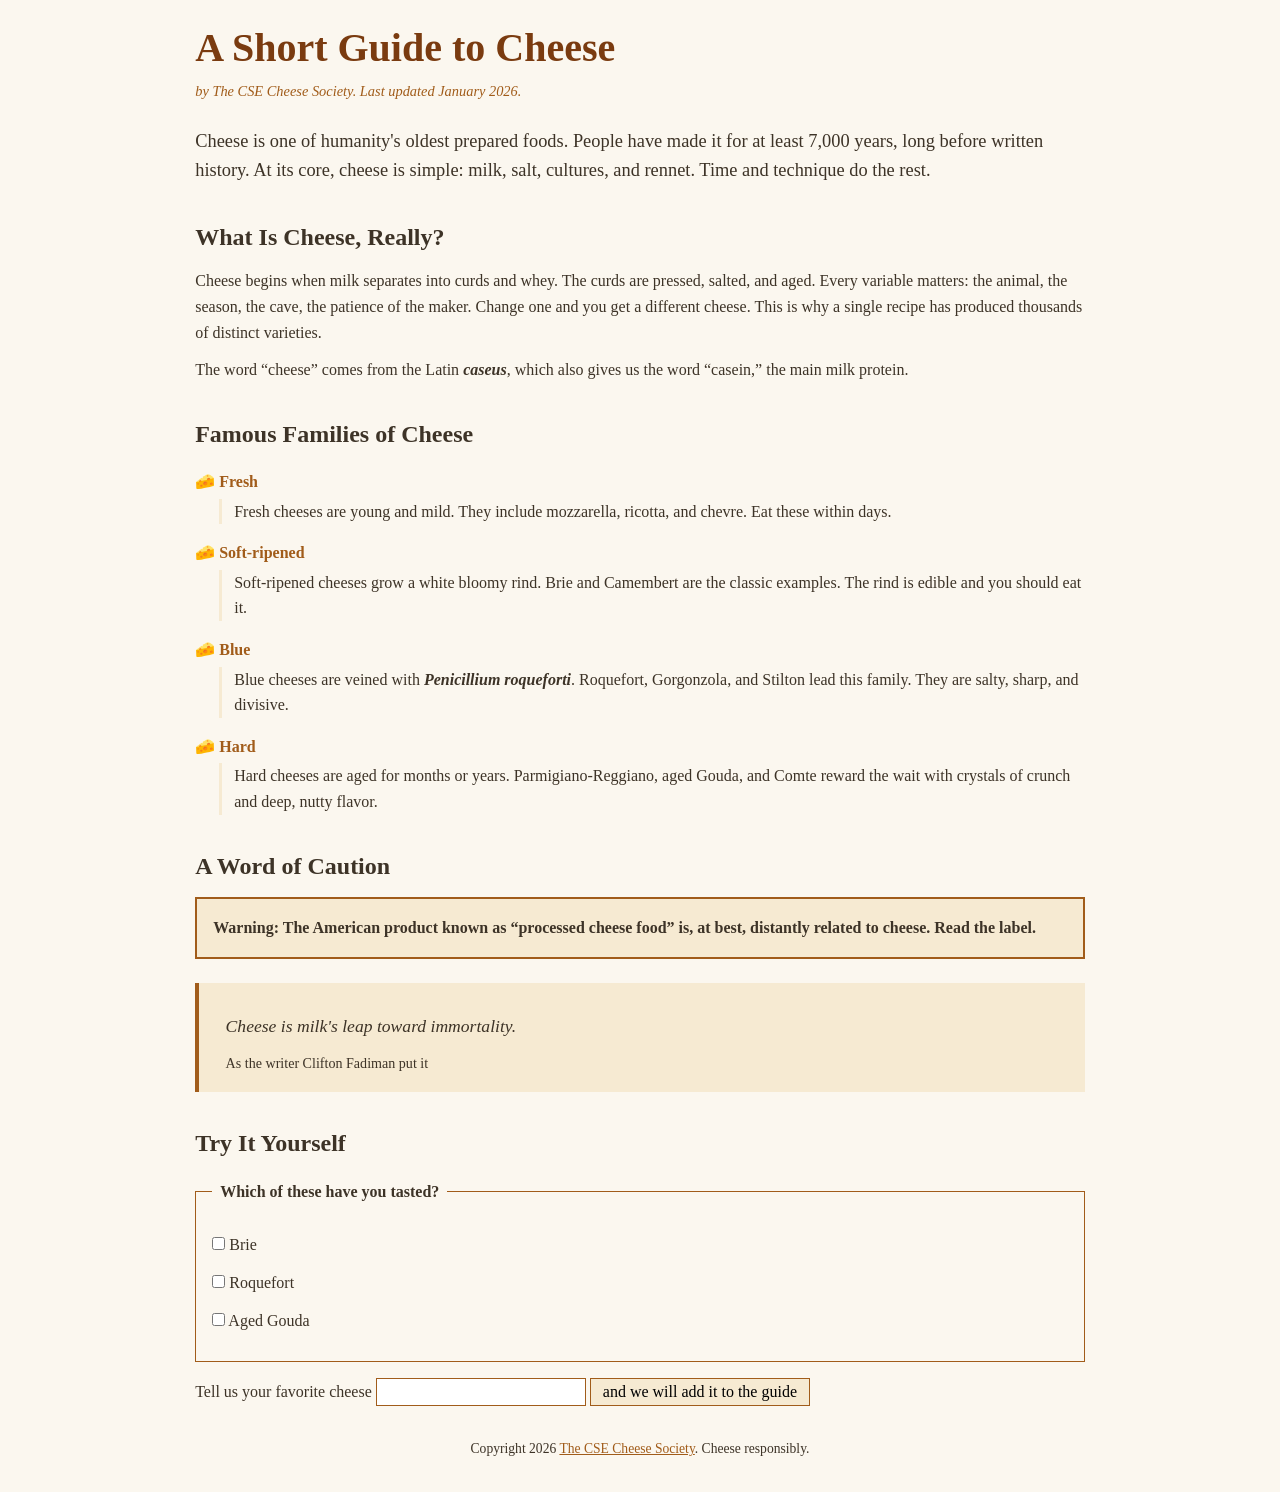
==== cheese.html @ 27d8e0d9 "cheese hw" ====
<!doctype html>
<html lang="en">
<head>
  <meta charset="utf-8">
  <meta name="viewport" content="width=device-width, initial-scale=1">
  <title>A Short Guide to Cheese</title>
  <link rel="stylesheet" href="cheese.css">
  <style>
    h1 {
      color: #7a3b10;
    }
  </style>
</head>
<body>

  <header>
    <h1>A Short Guide to Cheese</h1>
    <!-- Byline lives inside <header>, as required -->
    <p>by The CSE Cheese Society. Last updated <time datetime="2026-01">January 2026</time>.</p>
  </header>

  <main>
    <article>
      <p>Cheese is one of humanity's oldest prepared foods. People have made it
      for at least 7,000 years, long before written history. At its core,
      cheese is simple: milk, salt, cultures, and rennet. Time and technique
      do the rest.</p>

      <section>
        <h2>What Is Cheese, Really?</h2>
        <p>Cheese begins when milk separates into curds and whey. The curds are
        pressed, salted, and aged. Every variable matters: the animal, the
        season, the cave, the patience of the maker. Change one and you get a
        different cheese. This is why a single recipe has produced thousands
        of distinct varieties.</p>
        <p>The word <q>cheese</q> comes from the Latin
        <i class="latin" lang="la">caseus</i>, which also gives us the word
        <q>casein,</q> the main milk protein.</p>
      </section>

      <section>
        <h2>Famous Families of Cheese</h2>
        <dl>
          <dt>Fresh</dt>
          <dd>Fresh cheeses are young and mild. They include mozzarella, ricotta,
          and chevre. Eat these within days.</dd>

          <dt>Soft-ripened</dt>
          <dd>Soft-ripened cheeses grow a white bloomy rind. Brie and Camembert are
          the classic examples. The rind is edible and you should eat it.</dd>

          <dt>Blue</dt>
          <dd>Blue cheeses are veined with
          <i class="latin" lang="la">Penicillium roqueforti</i>. Roquefort,
          Gorgonzola, and Stilton lead this family. They are salty, sharp, and
          divisive.</dd>

          <dt>Hard</dt>
          <dd>Hard cheeses are aged for months or years. Parmigiano-Reggiano,
          aged Gouda, and Comte reward the wait with crystals of crunch and
          deep, nutty flavor.</dd>
        </dl>
      </section>

      <section>
        <h2>A Word of Caution</h2>
        <p id="warning">Warning: The American product known as
        <q>processed cheese food</q> is, at best, distantly related to cheese.
        Read the label.</p>

        <blockquote>
          <p>Cheese is milk's leap toward immortality.</p>
          <footer>As the writer Clifton Fadiman put it</footer>
        </blockquote>
      </section>

      <section>
        <h2>Try It Yourself</h2>
        <form>
          <fieldset>
            <legend>Which of these have you tasted?</legend>
            <!-- input comes BEFORE its label so input:checked + label works in CSS -->
            <p>
              <input type="checkbox" id="brie" name="brie">
              <label for="brie">Brie</label>
            </p>
            <p>
              <input type="checkbox" id="roquefort" name="roquefort">
              <label for="roquefort">Roquefort</label>
            </p>
            <p>
              <input type="checkbox" id="aged-gouda" name="aged-gouda">
              <label for="aged-gouda">Aged Gouda</label>
            </p>
          </fieldset>
          <p>
            <label for="favorite">Tell us your favorite cheese</label>
            <input type="text" id="favorite" name="favorite">
            <button type="submit">and we will add it to the guide</button>
          </p>
        </form>
      </section>
    </article>
  </main>

  <footer>
    <p>Copyright 2026 <a href="#">The CSE Cheese Society</a>. Cheese responsibly.</p>
  </footer>

</body>
</html>
---- cheese.css ----
/* website link: */

@import url("variables.css");

/* ---- Global reset ---- */
* {
  margin: 0;
  box-sizing: border-box;
}


body {
  font-family: var(--font-body);
  color: var(--color-ink);
  background: var(--color-bg);
  line-height: 1.6;
  max-width: var(--content-width);
  margin: 0 auto;
  padding: 1rem;
}


h1 {
  font-size: 2.5rem;
  color: var(--color-accent); 
}

h2 {
  font-size: 1.5rem;
  margin: 2rem 0 0.75rem;
}


header p {
  font-size: 0.9rem;
  color: var(--color-accent);
  font-style: italic;
}


article > p {
  font-size: 1.15rem;
  margin: 1.5rem 0;
}

section p {
  margin: 0.75rem 0;
}


.latin {
  font-weight: bold;
}


[lang="la"] {
  font-style: italic;
}


[type="text"] {
  padding: 0.25em 0.5em;
  border: 1px solid var(--color-accent);
  font-family: inherit;
  font-size: 1rem;
}


#warning {
  background: var(--color-panel);
  border: 2px solid var(--color-accent);
  padding: 1em;
  font-weight: bold;
}


dt {
  font-weight: bold;
  color: var(--color-accent);
  margin: 1rem 0 0.25rem;
}


dt::before {
  content: "🧀 ";
}


dt + dd {
  margin: 0 0 0 1.5rem;
  border-left: 3px solid var(--color-panel);
  padding: 0 0 0 0.75em;
}


blockquote {
  background: var(--color-panel);
  border-left: 4px solid var(--color-accent);
  font-size: 1.1rem;
  padding: 1em 1.5em;
  margin: 1.5rem 0;
  font-style: italic;
}

blockquote footer {
  font-size: 0.8em;
  font-style: normal;
  margin: 0.75em 0 0;
}

/* Form bits */
fieldset {
  border: 1px solid var(--color-accent);
  padding: 1em;
  margin: 1rem 0;
}

legend {
  font-weight: bold;
  padding: 0 0.5em;
}

button {
  font-family: inherit;
  font-size: 1rem;
  padding: 0.25em 0.75em;
  border: 1px solid var(--color-accent);
  background: var(--color-panel);
}

a {
  color: var(--color-accent);
}


a:hover {
  text-decoration: none;
  background: var(--color-panel);
}


a:focus,
input:focus,
button:focus {
  background: var(--color-panel);
}


input:checked + label {
  font-weight: bold;
  color: var(--color-accent);
  text-decoration: underline;
}


body > footer {
  margin: 2rem 0 1rem;
  text-align: center;
  font-size: 0.85rem;
}
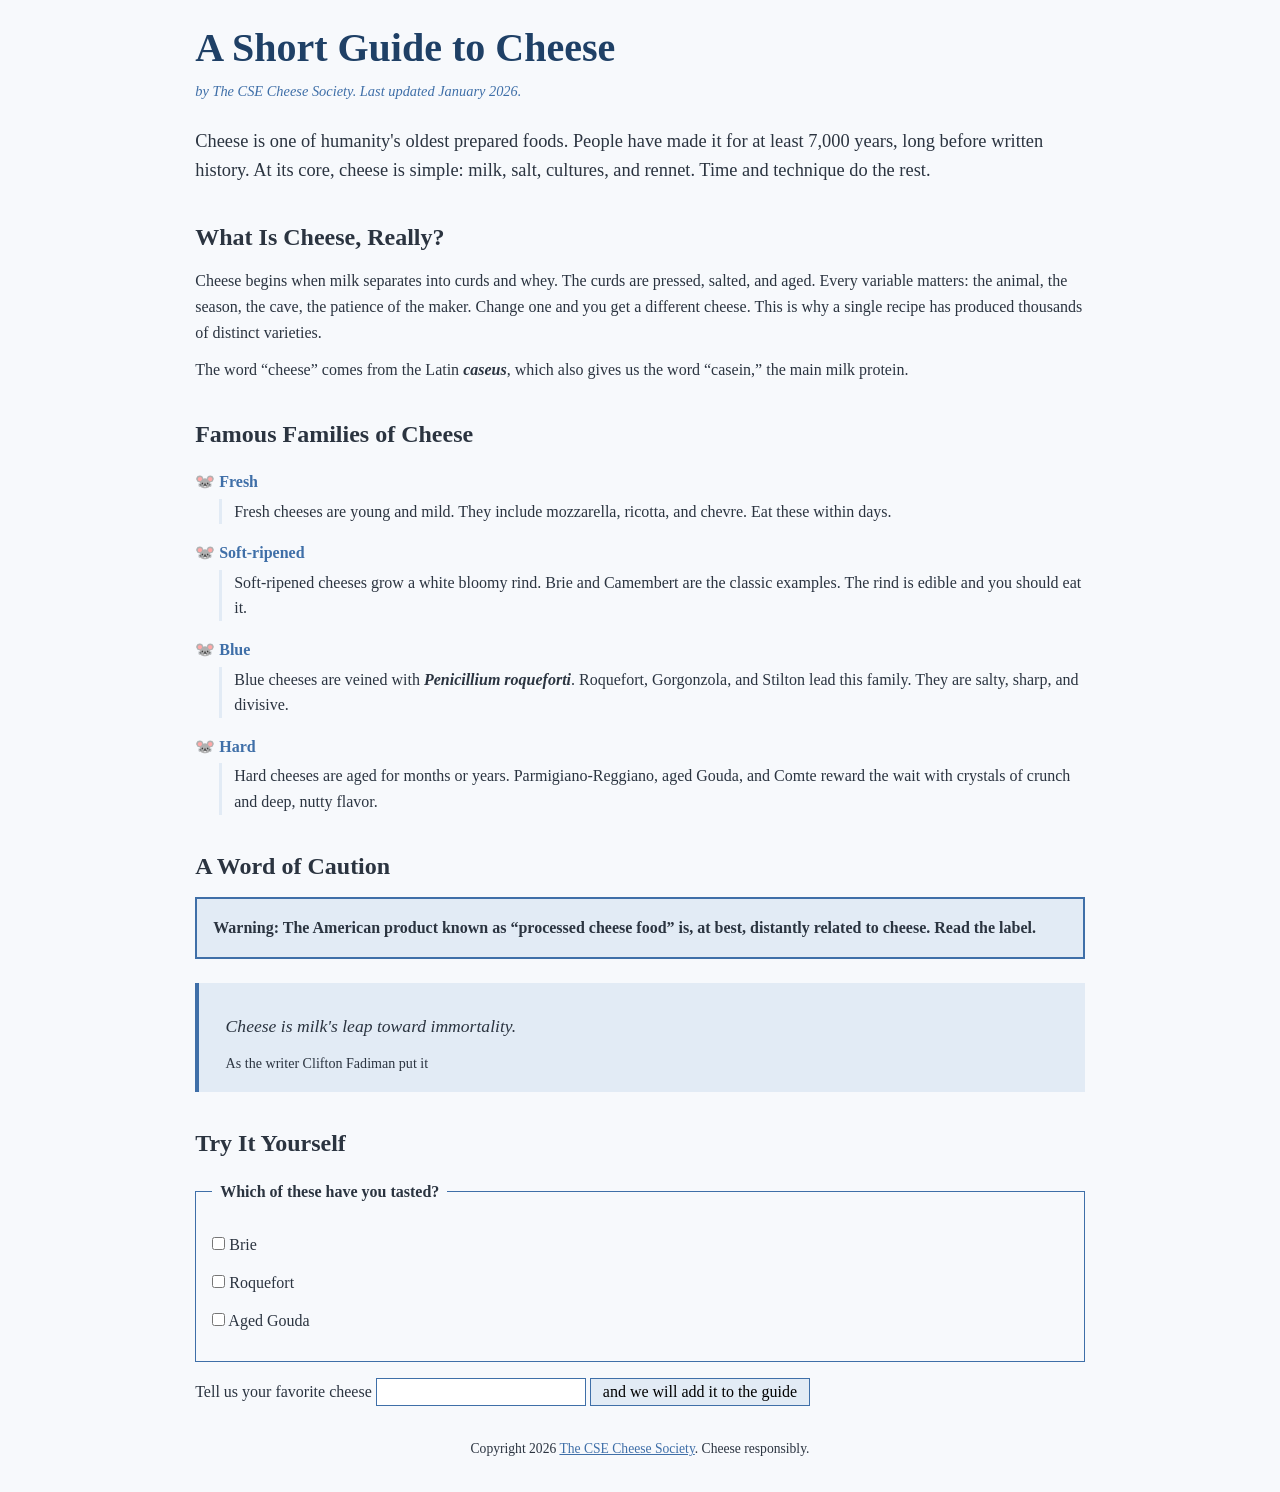
==== commit 7cea51b2: "changed some things, new colors yay" ====
--- a/cheese.html
+++ b/cheese.html
@@ -7,7 +7,7 @@
   <link rel="stylesheet" href="cheese.css">
   <style>
     h1 {
-      color: #7a3b10;
+      color: #1f4066;
     }
   </style>
 </head>
--- a/cheese.css
+++ b/cheese.css
@@ -1,8 +1,9 @@
-/* website link: */
+/* Website URL: */
+
 
 @import url("variables.css");
 
-/* ---- Global reset ---- */
+
 * {
   margin: 0;
   box-sizing: border-box;
@@ -22,7 +23,7 @@
 
 h1 {
   font-size: 2.5rem;
-  color: var(--color-accent); 
+  color: var(--color-accent);
 }
 
 h2 {
@@ -46,6 +47,7 @@
 section p {
   margin: 0.75rem 0;
 }
+
 
 
 .latin {
@@ -73,7 +75,7 @@
   font-weight: bold;
 }
 
-
+/* Definition list */
 dt {
   font-weight: bold;
   color: var(--color-accent);
@@ -82,7 +84,7 @@
 
 
 dt::before {
-  content: "🧀 ";
+  content: "🐭 ";
 }
 
 
